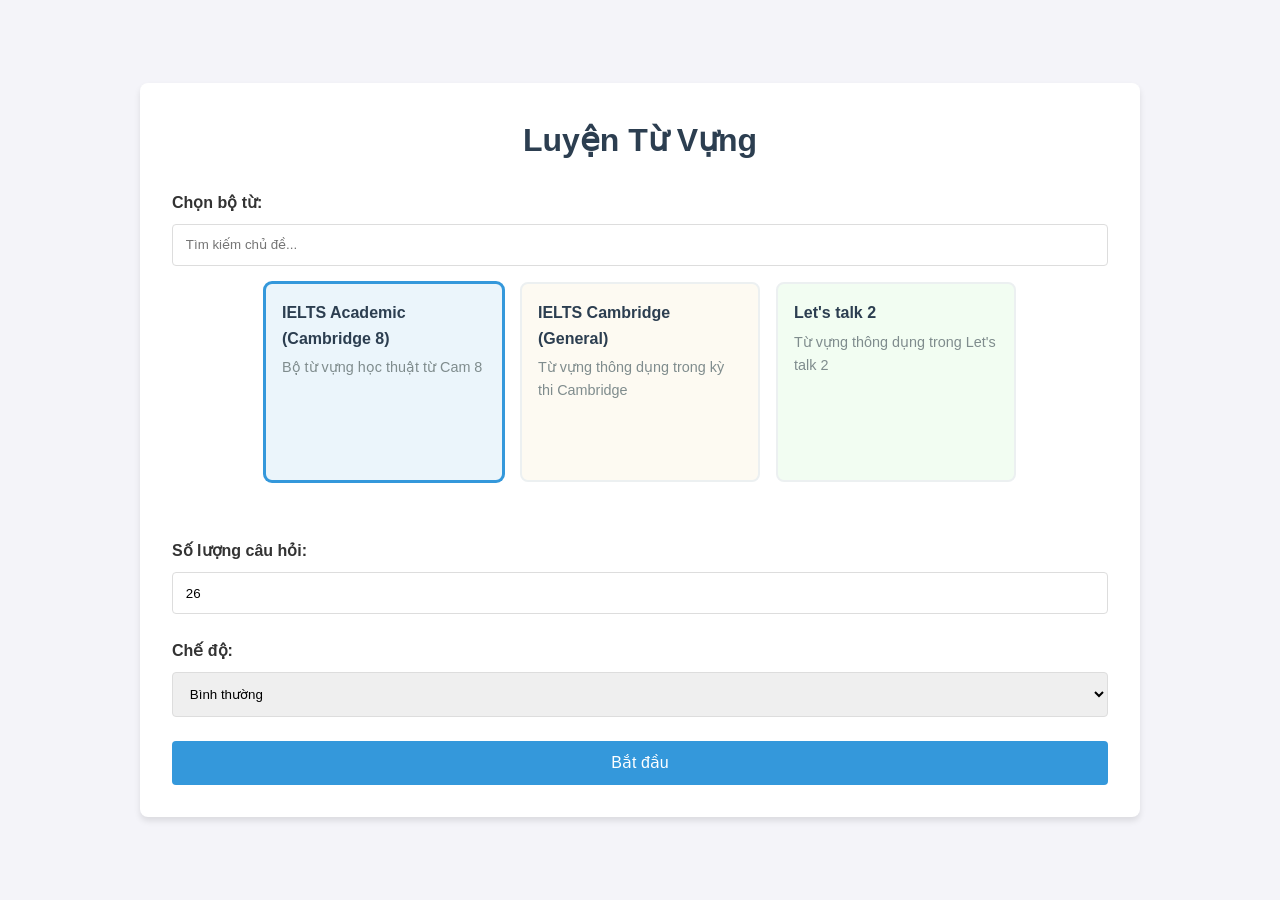
==== index.html @ 00870cae "2026june15-first commit" ====
<!DOCTYPE html>
<html lang="vi">
<head>
    <meta charset="UTF-8">
    <meta name="viewport" content="width=device-width, initial-scale=1.0">
    <title>Vocab Quiz - Setup</title>
    <link rel="stylesheet" href="css/style.css">
</head>
<body>
    <div class="container">
        <h1>Luyện Từ Vựng</h1>
        <div class="setup-form">
            <div class="form-group">
                <label>Chọn bộ từ:</label>
                <div class="search-box">
                    <input type="text" id="topic-search" placeholder="Tìm kiếm chủ đề...">
                </div>
                
                <div id="topic-grid" class="topic-grid">
                    <!-- Cards will be injected here -->
                </div>

                <div id="pagination" class="pagination-ctrl">
                    <!-- Pagination buttons -->
                </div>
            </div>
            
            <div class="form-group">
                <label for="word-count">Số lượng câu hỏi:</label>
                <input type="number" id="word-count" min="1" max="50" value="10">
            </div>
            
            <div class="form-group">
                <label for="quiz-mode">Chế độ:</label>
                <select id="quiz-mode">
                    <option value="normal">Bình thường</option>
                    <option value="trick">Trick Mode (Hạn giờ + Anti-cheat)</option>
                </select>
            </div>
            
            <button id="start-btn" class="btn-primary">Bắt đầu</button>
        </div>
    </div>
    <script src="js/config.js"></script>
    <script src="js/vocab-service.js"></script>
    <script src="js/storage-service.js"></script>
    <script src="js/index.js"></script>
</body>
</html>
---- css/style.css ----
/* Base Styles */
* {
    box-sizing: border-box;
    margin: 0;
    padding: 0;
}

body {
    font-family: Arial, Helvetica, sans-serif;
    line-height: 1.6;
    background-color: #f4f4f9;
    color: #333;
    margin: 0;
    display: flex;
    justify-content: center;
    align-items: center;
    min-height: 100vh;
    padding: 20px;
}

.container {
    width: 100%;
    max-width: 1000px; /* Mở rộng không gian cho card layout */
    background: #fff;
    padding: 2rem;
    border-radius: 8px;
    box-shadow: 0 4px 6px rgba(0, 0, 0, 0.1);
    transition: max-width 0.3s ease;
}

/* Responsive margin cho mobile vẫn an toàn */
@media (max-width: 600px) {
    .container {
        max-width: 100%;
        padding: 1rem;
        margin: 10px;
    }
}

h1 { text-align: center; color: #2c3e50; margin-bottom: 1.5rem; }

/* Form Elements */
.form-group { margin-bottom: 1.5rem; }
label { display: block; margin-bottom: 0.5rem; font-weight: bold; }
select, input[type="number"], input[type="text"] {
    width: 100%;
    padding: 0.8rem;
    border: 1px solid #ddd;
    border-radius: 4px;
}

/* Topic Card Layout */
.search-box {
    margin-bottom: 1rem;
}

.topic-grid {
    display: grid;
    grid-template-columns: repeat(auto-fill, minmax(200px, 240px));
    justify-content: center;
    gap: 1rem;
    margin-bottom: 1.5rem;
    min-height: 200px;
}

.topic-card {
    border: 2px solid #ecf0f1;
    border-radius: 8px;
    padding: 1rem;
    cursor: pointer;
    transition: all 0.2s ease;
    display: flex;
    flex-direction: column;
    justify-content: space-between;
    background-color: #fff;
    min-height: 110px;
}

.topic-card:hover {
    border-color: #3498db;
    transform: translateY(-3px);
    box-shadow: 0 4px 10px rgba(0,0,0,0.05);
}

.topic-card.selected {
    border-color: #3498db;
    background-color: #ebf5fb !important; /* Đảm bảo màu selected ghi đè màu ngẫu nhiên */
    box-shadow: 0 0 0 1px #3498db;
}

.topic-card h3 {
    margin-bottom: 0.3rem;
    color: #2c3e50;
    font-size: 1rem;
}

.topic-card p {
    font-size: 0.9rem;
    color: #7f8c8d;
    display: -webkit-box;
    -webkit-line-clamp: 2;
    -webkit-box-orient: vertical;
    overflow: hidden;
}

.pagination-ctrl {
    display: flex;
    justify-content: center;
    align-items: center;
    gap: 1rem;
    margin-top: 1rem;
    margin-bottom: 2rem;
}

/* Buttons */
.btn-primary, .btn-secondary {
    padding: 0.8rem 1.5rem;
    border: none;
    border-radius: 4px;
    cursor: pointer;
    font-size: 1rem;
    transition: opacity 0.2s;
}
.btn-primary { background-color: #3498db; color: white; width: 100%; }
.btn-secondary { background-color: #95a5a6; color: white; }
.btn-primary:hover, .btn-secondary:hover { opacity: 0.8; }

/* Quiz Styles */
.quiz-header {
    display: flex;
    justify-content: space-between;
    margin-bottom: 2rem;
    font-weight: bold;
}

.ipa-text {
    font-size: 1.5rem;
    color: #7f8c8d;
    text-align: center;
    margin-bottom: 1rem;
}

.example-text {
    font-size: 1.2rem;
    margin-bottom: 2rem;
    padding: 1rem;
    background: #ecf0f1;
    border-left: 5px solid #3498db;
}

.masked {
    font-weight: bold;
    background: #bdc3c7;
    color: #bdc3c7;
    padding: 0 5px;
    border-radius: 3px;
}

.action-buttons {
    display: flex;
    gap: 10px;
    margin-top: 1rem;
}

/* Utils */
.hidden { display: none; }
.warning-text {
    color: #e74c3c;
    text-align: center;
    margin-top: 1rem;
    font-weight: bold;
}

.results-container { 
    margin: 2rem 0; 
    overflow-x: auto; /* Hỗ trợ xem bảng trên điện thoại */
}

.results-table {
    width: 100%;
    border-collapse: collapse;
    background: #fff;
    font-size: 0.9rem;
}

.results-table th, .results-table td {
    padding: 12px 15px;
    text-align: left;
    border-bottom: 1px solid #ddd;
}

.results-table th {
    background-color: #2c3e50;
    color: #fff;
    text-transform: uppercase;
    letter-spacing: 0.03em;
}

/* Màu sắc theo trạng thái hàng */
.results-table tr.correct { background-color: #e8f5e9; }   /* Xanh lá nhạt */
.results-table tr.incorrect { background-color: #ffebee; } /* Đỏ nhạt */
.results-table tr.skipped { background-color: #fff3e0; }   /* Cam nhạt */

.result-word { font-weight: bold; color: #2c3e50; }
.result-status {
    padding: 4px 8px;
    border-radius: 4px;
    font-weight: bold;
    font-size: 0.8rem;
}
.result-status.correct { background: #2ecc71; color: #fff; }
.result-status.incorrect { background: #e74c3c; color: #fff; }
.result-status.skipped { background: #f39c12; color: #fff; }

.audio-btn, .icon-btn {
    background: none;
    border: none;
    cursor: pointer;
    padding: 4px 8px;
    font-size: 1.2rem;
    display: inline-flex;
    align-items: center;
    justify-content: center;
    border-radius: 4px;
    transition: background-color 0.2s, transform 0.1s;
}

.audio-btn:hover, .icon-btn:hover {
    background-color: rgba(0, 0, 0, 0.05);
}

.audio-btn:active, .icon-btn:active {
    transform: scale(0.9);
}
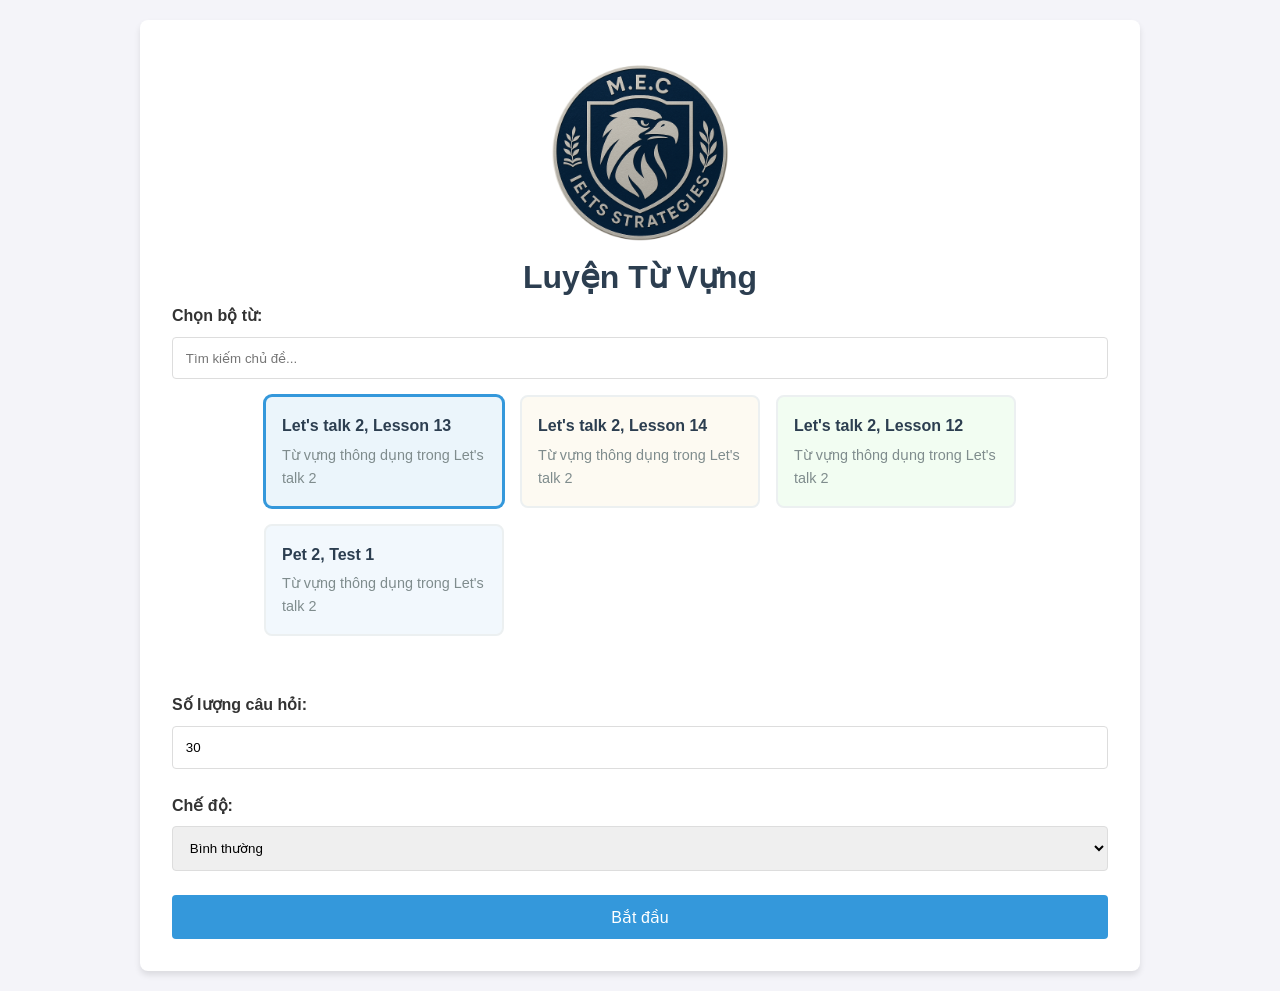
==== commit ec6f4272: "20260618 - Update logo and cursor" ====
--- a/index.html
+++ b/index.html
@@ -8,7 +8,10 @@
 </head>
 <body>
     <div class="container">
-        <h1>Luyện Từ Vựng</h1>
+        <div class="header-content">
+            <img src="assets/main_logo.png" alt="App Logo" class="app-logo" width="200" height="100">
+            <h1>Luyện Từ Vựng</h1>
+        </div>
         <div class="setup-form">
             <div class="form-group">
                 <label>Chọn bộ từ:</label>
@@ -41,9 +44,16 @@
             <button id="start-btn" class="btn-primary">Bắt đầu</button>
         </div>
     </div>
+
+    <!-- Custom Cursor Structure -->
+    <div id="custom-cursor-container">
+        <img src="assets/mec-cursor.gif" alt="" class="cursor-gif">
+    </div>
+
     <script src="js/config.js"></script>
     <script src="js/vocab-service.js"></script>
     <script src="js/storage-service.js"></script>
     <script src="js/index.js"></script>
+    <script src="js/custom-cursor.js"></script>
 </body>
 </html>
--- a/css/style.css
+++ b/css/style.css
@@ -37,7 +37,37 @@
     }
 }
 
-h1 { text-align: center; color: #2c3e50; margin-bottom: 1.5rem; }
+/* Header & Logo */
+.header-content {
+    display: flex;
+    flex-direction: column;
+    align-items: center;
+}
+
+.app-logo {
+    max-width: 350px; /* Tăng kích thước logo to ra theo yêu cầu */
+    height: auto;
+}
+
+/* Custom Animated Cursor */
+#custom-cursor-container {
+    position: fixed;
+    top: -100px;
+    left: -100px;
+    pointer-events: none; /* Quan trọng: để có thể click xuyên qua con trỏ */
+    z-index: 99999;
+    display: flex;
+    align-items: center;
+    will-change: left, top;
+    transform: translate(10px, 15px); /* Đẩy ảnh GIF xuống dưới và sang phải so với mũi tên */
+}
+
+.cursor-gif {
+    width: 40px; /* Kích thước ảnh GIF con trỏ */
+    height: auto;
+}
+
+h1 { text-align: center; color: #2c3e50; margin-bottom: 0; }
 
 /* Form Elements */
 .form-group { margin-bottom: 1.5rem; }
@@ -216,13 +246,18 @@
     background: none;
     border: none;
     cursor: pointer;
-    padding: 4px 8px;
     font-size: 1.2rem;
     display: inline-flex;
     align-items: center;
     justify-content: center;
     border-radius: 4px;
     transition: background-color 0.2s, transform 0.1s;
+}
+
+.meaning-text {
+    text-align: center;
+    color: #c42eb7;
+    font-style: italic;
 }
 
 .audio-btn:hover, .icon-btn:hover {
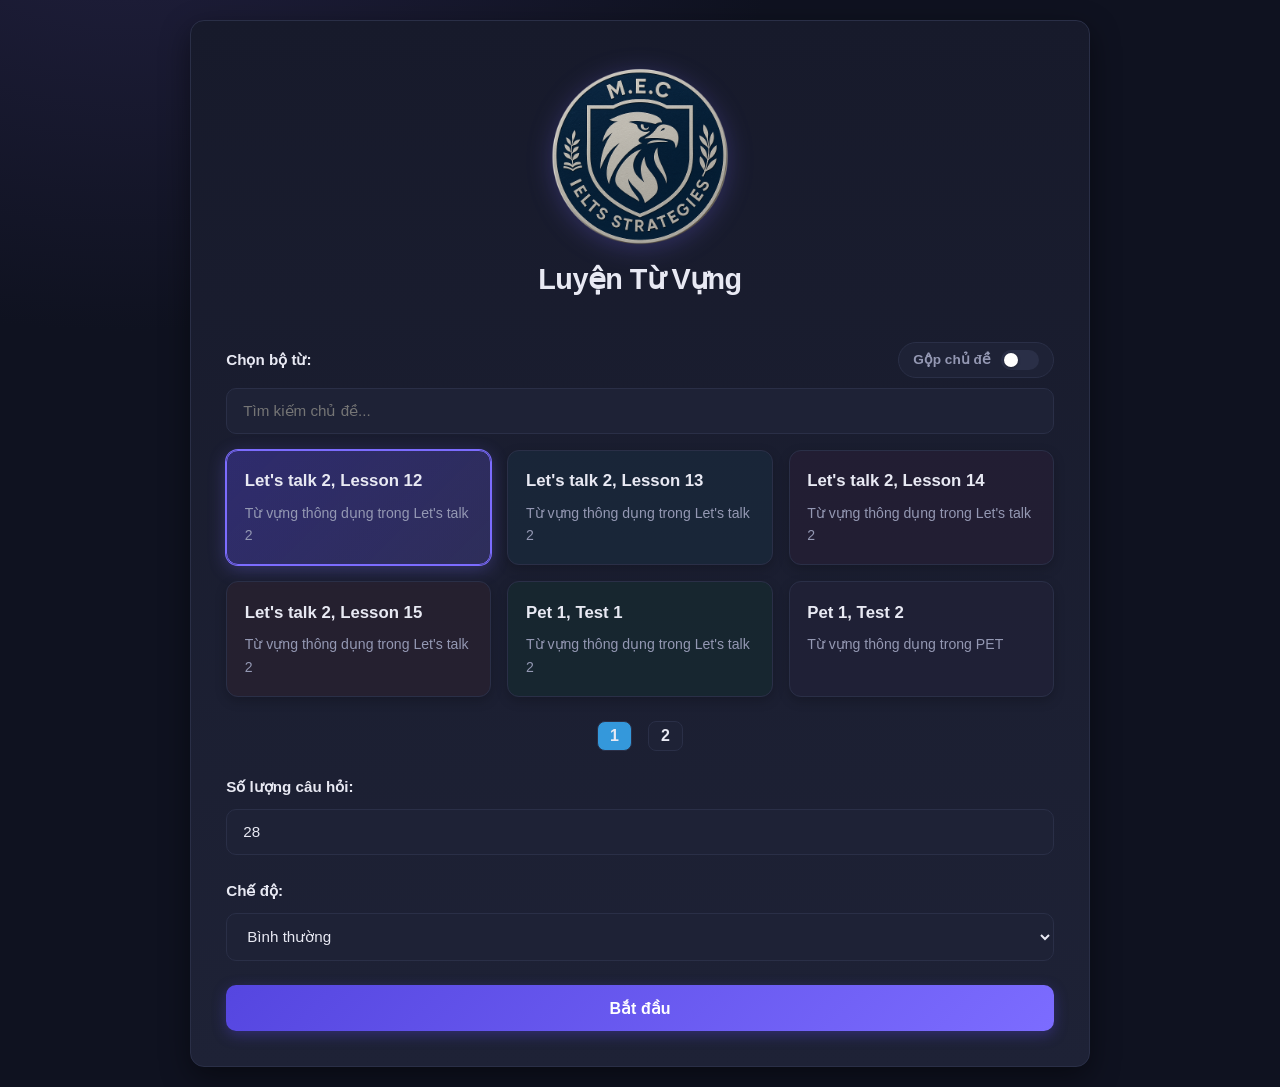
==== commit a64a268f: "20261411 -Deploy merge function" ====
--- a/index.html
+++ b/index.html
@@ -14,7 +14,27 @@
         </div>
         <div class="setup-form">
             <div class="form-group">
-                <label>Chọn bộ từ:</label>
+                <div class="topic-header-bar">
+                    <label>Chọn bộ từ:</label>
+                    <div class="merge-toggle-wrapper">
+                        <span class="merge-toggle-label">Gộp chủ đề</span>
+                        <label class="toggle-switch" title="Bật/Tắt chế độ gộp nhiều chủ đề kiểm tra">
+                            <input type="checkbox" id="merge-toggle">
+                            <span class="slider"></span>
+                        </label>
+                    </div>
+                </div>
+
+                <div id="merge-actions-bar" class="merge-actions-bar hidden">
+                    <div class="merge-info-badge">
+                        Đã chọn: <strong id="selected-count">0</strong> chủ đề (<strong id="total-words-count">0</strong> từ)
+                    </div>
+                    <div class="merge-quick-btns">
+                        <button type="button" id="select-all-btn" class="btn-sm">Chọn tất cả</button>
+                        <button type="button" id="deselect-all-btn" class="btn-sm btn-outline">Bỏ chọn</button>
+                    </div>
+                </div>
+
                 <div class="search-box">
                     <input type="text" id="topic-search" placeholder="Tìm kiếm chủ đề...">
                 </div>
--- a/css/style.css
+++ b/css/style.css
@@ -1,3 +1,21 @@
+:root {
+    --bg: #0f1220;
+    --panel: #171a2b;
+    --panel-2: #1e2236;
+    --border: #2a2f47;
+    --text: #e8e9f3;
+    --muted: #9498b3;
+    --accent: #7c6cff;
+    --accent-2: #5546e0;
+    --green: #22c55e;
+    --green-bg: rgba(34,197,94,0.14);
+    --red: #ef4444;
+    --red-bg: rgba(239,68,68,0.14);
+    --amber: #f59e0b;
+    --amber-bg: rgba(245,158,11,0.14);
+    --radius: 14px;
+}
+
 /* Base Styles */
 * {
     box-sizing: border-box;
@@ -6,10 +24,10 @@
 }
 
 body {
-    font-family: Arial, Helvetica, sans-serif;
+    font-family: -apple-system, BlinkMacSystemFont, "Segoe UI", Roboto, Helvetica, Arial, sans-serif;
     line-height: 1.6;
-    background-color: #f4f4f9;
-    color: #333;
+    background: radial-gradient(1200px 800px at 10% -10%, #201f3d 0%, var(--bg) 55%);
+    color: var(--text);
     margin: 0;
     display: flex;
     justify-content: center;
@@ -20,19 +38,20 @@
 
 .container {
     width: 100%;
-    max-width: 1000px; /* Mở rộng không gian cho card layout */
-    background: #fff;
-    padding: 2rem;
-    border-radius: 8px;
-    box-shadow: 0 4px 6px rgba(0, 0, 0, 0.1);
+    max-width: 900px;
+    background: linear-gradient(180deg, var(--panel) 0%, var(--panel-2) 100%);
+    border: 1px solid var(--border);
+    border-radius: var(--radius);
+    padding: 2.2rem;
+    box-shadow: 0 10px 30px rgba(0, 0, 0, 0.45);
     transition: max-width 0.3s ease;
 }
 
-/* Responsive margin cho mobile vẫn an toàn */
+/* Responsive margin cho mobile */
 @media (max-width: 600px) {
     .container {
         max-width: 100%;
-        padding: 1rem;
+        padding: 1.2rem;
         margin: 10px;
     }
 }
@@ -42,11 +61,13 @@
     display: flex;
     flex-direction: column;
     align-items: center;
+    margin-bottom: 1.5rem;
 }
 
 .app-logo {
-    max-width: 350px; /* Tăng kích thước logo to ra theo yêu cầu */
+    max-width: 300px;
     height: auto;
+    filter: drop-shadow(0 4px 12px rgba(124, 108, 255, 0.25));
 }
 
 /* Custom Animated Cursor */
@@ -54,29 +75,201 @@
     position: fixed;
     top: -100px;
     left: -100px;
-    pointer-events: none; /* Quan trọng: để có thể click xuyên qua con trỏ */
+    pointer-events: none;
     z-index: 99999;
     display: flex;
     align-items: center;
     will-change: left, top;
-    transform: translate(10px, 15px); /* Đẩy ảnh GIF xuống dưới và sang phải so với mũi tên */
+    transform: translate(10px, 15px);
 }
 
 .cursor-gif {
-    width: 40px; /* Kích thước ảnh GIF con trỏ */
+    width: 40px;
     height: auto;
 }
 
-h1 { text-align: center; color: #2c3e50; margin-bottom: 0; }
+h1 {
+    text-align: center;
+    color: var(--text);
+    margin-bottom: 1rem;
+    font-size: 1.8rem;
+    font-weight: 800;
+    letter-spacing: -0.02em;
+}
 
 /* Form Elements */
-.form-group { margin-bottom: 1.5rem; }
-label { display: block; margin-bottom: 0.5rem; font-weight: bold; }
+.form-group {
+    margin-bottom: 1.5rem;
+}
+
+label {
+    display: block;
+    margin-bottom: 0.6rem;
+    font-weight: 700;
+    color: var(--text);
+    font-size: 0.95rem;
+}
+
 select, input[type="number"], input[type="text"] {
     width: 100%;
-    padding: 0.8rem;
-    border: 1px solid #ddd;
-    border-radius: 4px;
+    padding: 0.85rem 1rem;
+    background: var(--panel-2);
+    border: 1px solid var(--border);
+    color: var(--text);
+    border-radius: 10px;
+    font-size: 0.95rem;
+    outline: none;
+    transition: all 0.2s ease;
+}
+
+select:focus, input[type="number"]:focus, input[type="text"]:focus {
+    border-color: var(--accent);
+    box-shadow: 0 0 0 3px rgba(124, 108, 255, 0.25);
+}
+
+/* Topic Header Bar & Merge Mode Switch */
+.topic-header-bar {
+    display: flex;
+    justify-content: space-between;
+    align-items: center;
+    margin-bottom: 0.6rem;
+    flex-wrap: wrap;
+    gap: 10px;
+}
+
+.topic-header-bar label {
+    margin-bottom: 0;
+}
+
+.merge-toggle-wrapper {
+    display: inline-flex;
+    align-items: center;
+    gap: 10px;
+    background: var(--panel-2);
+    padding: 6px 14px;
+    border-radius: 20px;
+    border: 1px solid var(--border);
+    transition: all 0.2s ease;
+}
+
+.merge-toggle-wrapper:hover {
+    border-color: var(--accent);
+}
+
+.merge-toggle-label {
+    font-size: 0.85rem;
+    font-weight: 600;
+    color: var(--muted);
+    user-select: none;
+    transition: color 0.2s ease;
+}
+
+/* Toggle Switch */
+.toggle-switch {
+    position: relative;
+    display: inline-block;
+    width: 38px;
+    height: 20px;
+    cursor: pointer;
+}
+
+.toggle-switch input {
+    opacity: 0;
+    width: 0;
+    height: 0;
+}
+
+.slider {
+    position: absolute;
+    cursor: pointer;
+    top: 0;
+    left: 0;
+    right: 0;
+    bottom: 0;
+    background-color: var(--border);
+    transition: 0.25s cubic-bezier(0.4, 0, 0.2, 1);
+    border-radius: 20px;
+}
+
+.slider:before {
+    position: absolute;
+    content: "";
+    height: 14px;
+    width: 14px;
+    left: 3px;
+    bottom: 3px;
+    background-color: #ffffff;
+    transition: 0.25s cubic-bezier(0.4, 0, 0.2, 1);
+    border-radius: 50%;
+    box-shadow: 0 1px 3px rgba(0, 0, 0, 0.35);
+}
+
+.toggle-switch input:checked + .slider {
+    background: linear-gradient(135deg, var(--accent-2), var(--accent));
+}
+
+.toggle-switch input:checked + .slider:before {
+    transform: translateX(18px);
+}
+
+/* Merge Actions & Info Bar */
+.merge-actions-bar {
+    display: flex;
+    justify-content: space-between;
+    align-items: center;
+    background: rgba(124, 108, 255, 0.08);
+    border: 1px dashed rgba(124, 108, 255, 0.4);
+    border-radius: 10px;
+    padding: 0.65rem 1rem;
+    margin-bottom: 1rem;
+    gap: 12px;
+    flex-wrap: wrap;
+    animation: fadeIn 0.25s ease-out;
+}
+
+.merge-info-badge {
+    font-size: 0.9rem;
+    color: var(--text);
+}
+
+.merge-info-badge strong {
+    color: var(--accent);
+    font-weight: 700;
+}
+
+.merge-quick-btns {
+    display: flex;
+    gap: 8px;
+}
+
+.btn-sm {
+    padding: 5px 12px;
+    font-size: 0.82rem;
+    font-weight: 600;
+    border-radius: 8px;
+    border: 1px solid var(--accent);
+    background: var(--accent);
+    color: #ffffff;
+    cursor: pointer;
+    transition: all 0.2s ease;
+}
+
+.btn-sm:hover {
+    background: var(--accent-2);
+    border-color: var(--accent-2);
+    transform: translateY(-1px);
+}
+
+.btn-sm.btn-outline {
+    background: transparent;
+    border-color: var(--border);
+    color: var(--muted);
+}
+
+.btn-sm.btn-outline:hover {
+    border-color: var(--accent);
+    color: var(--text);
+    background: rgba(124, 108, 255, 0.12);
 }
 
 /* Topic Card Layout */
@@ -86,47 +279,81 @@
 
 .topic-grid {
     display: grid;
-    grid-template-columns: repeat(auto-fill, minmax(200px, 240px));
+    grid-template-columns: repeat(auto-fill, minmax(200px, 1fr));
     justify-content: center;
     gap: 1rem;
     margin-bottom: 1.5rem;
-    min-height: 200px;
+    min-height: 180px;
 }
 
 .topic-card {
-    border: 2px solid #ecf0f1;
-    border-radius: 8px;
-    padding: 1rem;
+    position: relative;
+    border: 1px solid var(--border);
+    border-radius: 12px;
+    padding: 1.1rem;
     cursor: pointer;
-    transition: all 0.2s ease;
+    transition: all 0.25s cubic-bezier(0.4, 0, 0.2, 1);
     display: flex;
     flex-direction: column;
     justify-content: space-between;
-    background-color: #fff;
+    background: var(--panel-2);
     min-height: 110px;
+    box-shadow: 0 4px 12px rgba(0, 0, 0, 0.2);
+}
+
+.topic-card.merge-mode h3 {
+    padding-left: 26px;
+}
+
+/* Checkbox góc trên bên trái card */
+.topic-checkbox-wrapper {
+    position: absolute;
+    top: 12px;
+    left: 12px;
+    z-index: 2;
+    display: inline-flex;
+    align-items: center;
+    justify-content: center;
+}
+
+.topic-checkbox {
+    width: 18px;
+    height: 18px;
+    cursor: pointer;
+    accent-color: var(--accent);
+    border-radius: 4px;
+    outline: none;
+    transition: transform 0.15s ease;
+}
+
+.topic-checkbox:hover {
+    transform: scale(1.15);
 }
 
 .topic-card:hover {
-    border-color: #3498db;
+    border-color: var(--accent);
     transform: translateY(-3px);
-    box-shadow: 0 4px 10px rgba(0,0,0,0.05);
-}
-
-.topic-card.selected {
-    border-color: #3498db;
-    background-color: #ebf5fb !important; /* Đảm bảo màu selected ghi đè màu ngẫu nhiên */
-    box-shadow: 0 0 0 1px #3498db;
+    background: #22263d !important;
+    box-shadow: 0 8px 22px rgba(124, 108, 255, 0.18);
+}
+
+.topic-card.selected,
+.topic-card.selected-merge {
+    border-color: var(--accent) !important;
+    background: linear-gradient(135deg, rgba(85, 70, 224, 0.35), rgba(124, 108, 255, 0.2)) !important;
+    box-shadow: 0 0 0 1px var(--accent), 0 4px 18px rgba(124, 108, 255, 0.3);
 }
 
 .topic-card h3 {
-    margin-bottom: 0.3rem;
-    color: #2c3e50;
-    font-size: 1rem;
+    margin-bottom: 0.4rem;
+    color: var(--text);
+    font-size: 1.05rem;
+    font-weight: 700;
 }
 
 .topic-card p {
-    font-size: 0.9rem;
-    color: #7f8c8d;
+    font-size: 0.88rem;
+    color: var(--muted);
     display: -webkit-box;
     -webkit-line-clamp: 2;
     -webkit-box-orient: vertical;
@@ -139,131 +366,479 @@
     align-items: center;
     gap: 1rem;
     margin-top: 1rem;
-    margin-bottom: 2rem;
+    margin-bottom: 1.5rem;
+}
+
+.pagination-ctrl button {
+    background: var(--panel-2);
+    border: 1px solid var(--border);
+    color: var(--text);
+    padding: 6px 14px;
+    border-radius: 8px;
+    cursor: pointer;
+    font-weight: 600;
+    transition: all 0.15s ease;
+}
+
+.pagination-ctrl button:hover:not(:disabled) {
+    border-color: var(--accent);
+    background: #22263d;
+}
+
+.pagination-ctrl button:disabled {
+    opacity: 0.4;
+    cursor: not-allowed;
 }
 
 /* Buttons */
-.btn-primary, .btn-secondary {
-    padding: 0.8rem 1.5rem;
+.btn-primary, .btn-secondary, .btn-print {
+    padding: 0.85rem 1.6rem;
     border: none;
-    border-radius: 4px;
+    border-radius: 10px;
     cursor: pointer;
     font-size: 1rem;
-    transition: opacity 0.2s;
-}
-.btn-primary { background-color: #3498db; color: white; width: 100%; }
-.btn-secondary { background-color: #95a5a6; color: white; }
-.btn-primary:hover, .btn-secondary:hover { opacity: 0.8; }
+    font-weight: 700;
+    transition: all 0.2s ease;
+    text-decoration: none;
+    display: inline-flex;
+    align-items: center;
+    justify-content: center;
+    gap: 8px;
+    text-align: center;
+    box-sizing: border-box;
+}
+
+.btn-primary {
+    background: linear-gradient(135deg, var(--accent-2), var(--accent));
+    color: #ffffff;
+    width: 100%;
+    box-shadow: 0 4px 14px rgba(85, 70, 224, 0.35);
+}
+
+.btn-secondary {
+    background: var(--panel-2);
+    border: 1px solid var(--border);
+    color: var(--text);
+}
+
+.btn-primary:hover {
+    opacity: 0.95;
+    transform: translateY(-1px);
+    box-shadow: 0 6px 20px rgba(124, 108, 255, 0.45);
+}
+
+.btn-secondary:hover {
+    border-color: var(--accent);
+    background: #22263d;
+}
 
 /* Quiz Styles */
 .quiz-header {
     display: flex;
     justify-content: space-between;
+    align-items: center;
+    margin-bottom: 1.8rem;
+    font-weight: 700;
+    font-size: 1.05rem;
+    color: var(--muted);
+    border-bottom: 1px solid var(--border);
+    padding-bottom: 1rem;
+}
+
+#timer-display {
+    color: var(--amber);
+    background: var(--amber-bg);
+    padding: 4px 12px;
+    border-radius: 8px;
+    border: 1px solid rgba(245, 158, 11, 0.3);
+    font-family: monospace;
+    font-size: 1.1rem;
+}
+
+.word-header {
+    display: flex;
+    align-items: center;
+    justify-content: center;
+    gap: 10px;
+    margin-bottom: 1rem;
+}
+
+.ipa-text {
+    font-size: 1.6rem;
+    color: var(--accent);
+    text-align: center;
+    font-weight: 700;
+    letter-spacing: 0.05em;
+}
+
+.example-text {
+    font-size: 1.25rem;
     margin-bottom: 2rem;
-    font-weight: bold;
-}
-
-.ipa-text {
-    font-size: 1.5rem;
-    color: #7f8c8d;
+    padding: 1.2rem;
+    background: var(--panel-2);
+    border-left: 4px solid var(--accent);
+    border-radius: 0 10px 10px 0;
+    color: var(--text);
+    line-height: 1.7;
+}
+
+.masked {
+    font-weight: 800;
+    background: rgba(124, 108, 255, 0.2);
+    color: var(--accent);
+    padding: 2px 8px;
+    border-radius: 6px;
+    border: 1px dashed var(--accent);
+}
+
+.action-buttons {
+    display: flex;
+    gap: 12px;
+    margin-top: 1.2rem;
+}
+
+.action-buttons .btn-secondary {
+    flex: 1;
+}
+
+.action-buttons .btn-primary {
+    flex: 2;
+}
+
+/* Utils */
+.hidden { display: none !important; }
+
+.warning-text {
+    color: var(--red);
+    background: var(--red-bg);
+    border: 1px solid rgba(239, 68, 68, 0.3);
+    padding: 10px 14px;
+    border-radius: 8px;
     text-align: center;
-    margin-bottom: 1rem;
-}
-
-.example-text {
-    font-size: 1.2rem;
-    margin-bottom: 2rem;
-    padding: 1rem;
-    background: #ecf0f1;
-    border-left: 5px solid #3498db;
-}
-
-.masked {
-    font-weight: bold;
-    background: #bdc3c7;
-    color: #bdc3c7;
-    padding: 0 5px;
-    border-radius: 3px;
-}
-
-.action-buttons {
-    display: flex;
-    gap: 10px;
-    margin-top: 1rem;
-}
-
-/* Utils */
-.hidden { display: none; }
-.warning-text {
-    color: #e74c3c;
+    margin-top: 1.2rem;
+    font-weight: 700;
+    font-size: 0.9rem;
+}
+
+/* Results Section */
+.result-topic-container {
     text-align: center;
-    margin-top: 1rem;
-    font-weight: bold;
+    margin-bottom: 1.2rem;
+}
+
+.result-topic-badge {
+    display: inline-flex;
+    align-items: center;
+    gap: 8px;
+    padding: 6px 16px;
+    background: rgba(124, 108, 255, 0.12);
+    border: 1px solid rgba(124, 108, 255, 0.35);
+    border-radius: 20px;
+    font-size: 0.95rem;
+    font-weight: 600;
+    color: var(--text);
+    box-shadow: 0 2px 8px rgba(0, 0, 0, 0.2);
+    max-width: 100%;
+    word-break: break-word;
+}
+
+.result-topic-badge.merged {
+    background: linear-gradient(135deg, rgba(85, 70, 224, 0.25), rgba(124, 108, 255, 0.18));
+    border-color: var(--accent);
+}
+
+.result-topic-badge strong {
+    color: var(--accent);
+}
+
+.result-source-topic {
+    display: inline-block;
+    font-size: 0.72rem;
+    color: var(--accent);
+    background: rgba(124, 108, 255, 0.12);
+    padding: 2px 6px;
+    border-radius: 4px;
+    margin-top: 5px;
+    font-weight: 600;
+}
+
+#score-summary {
+    text-align: center;
+    font-size: 1.3rem;
+    font-weight: 700;
+    color: var(--muted);
+    margin-bottom: 1.8rem;
+    background: var(--panel-2);
+    padding: 1.2rem;
+    border-radius: 12px;
+    border: 1px solid var(--border);
+}
+
+#score-summary #correct-count {
+    color: var(--green);
+    font-size: 1.6rem;
 }
 
 .results-container { 
-    margin: 2rem 0; 
-    overflow-x: auto; /* Hỗ trợ xem bảng trên điện thoại */
+    margin: 1.5rem 0 2rem; 
+    overflow-x: auto;
+    border-radius: 12px;
+    border: 1px solid var(--border);
 }
 
 .results-table {
     width: 100%;
     border-collapse: collapse;
-    background: #fff;
-    font-size: 0.9rem;
+    background: var(--panel);
+    font-size: 0.95rem;
 }
 
 .results-table th, .results-table td {
-    padding: 12px 15px;
+    padding: 14px 16px;
     text-align: left;
-    border-bottom: 1px solid #ddd;
+    border-bottom: 1px solid var(--border);
 }
 
 .results-table th {
-    background-color: #2c3e50;
-    color: #fff;
+    background-color: var(--panel-2);
+    color: var(--muted);
     text-transform: uppercase;
-    letter-spacing: 0.03em;
+    letter-spacing: 0.05em;
+    font-size: 0.8rem;
+    font-weight: 700;
 }
 
 /* Màu sắc theo trạng thái hàng */
-.results-table tr.correct { background-color: #e8f5e9; }   /* Xanh lá nhạt */
-.results-table tr.incorrect { background-color: #ffebee; } /* Đỏ nhạt */
-.results-table tr.skipped { background-color: #fff3e0; }   /* Cam nhạt */
-
-.result-word { font-weight: bold; color: #2c3e50; }
+.results-table tr.correct { background-color: var(--green-bg); }
+.results-table tr.incorrect { background-color: var(--red-bg); }
+.results-table tr.skipped { background-color: var(--amber-bg); }
+
+.result-word {
+    font-weight: 700;
+    color: var(--text);
+}
+
 .result-status {
-    padding: 4px 8px;
-    border-radius: 4px;
-    font-weight: bold;
+    padding: 4px 10px;
+    border-radius: 6px;
+    font-weight: 700;
     font-size: 0.8rem;
-}
-.result-status.correct { background: #2ecc71; color: #fff; }
-.result-status.incorrect { background: #e74c3c; color: #fff; }
-.result-status.skipped { background: #f39c12; color: #fff; }
+    display: inline-block;
+}
+
+.result-status.correct { background: var(--green); color: #fff; }
+.result-status.incorrect { background: var(--red); color: #fff; }
+.result-status.skipped { background: var(--amber); color: #fff; }
 
 .audio-btn, .icon-btn {
-    background: none;
-    border: none;
+    background: var(--panel-2);
+    border: 1px solid var(--border);
+    color: var(--text);
     cursor: pointer;
-    font-size: 1.2rem;
+    font-size: 1.1rem;
     display: inline-flex;
     align-items: center;
     justify-content: center;
-    border-radius: 4px;
-    transition: background-color 0.2s, transform 0.1s;
+    padding: 6px 10px;
+    border-radius: 8px;
+    transition: all 0.2s ease;
 }
 
 .meaning-text {
     text-align: center;
-    color: #c42eb7;
+    color: var(--accent);
     font-style: italic;
+    font-size: 1.05rem;
 }
 
 .audio-btn:hover, .icon-btn:hover {
-    background-color: rgba(0, 0, 0, 0.05);
+    border-color: var(--accent);
+    background: #22263d;
+    transform: scale(1.05);
 }
 
 .audio-btn:active, .icon-btn:active {
-    transform: scale(0.9);
+    transform: scale(0.95);
+}
+
+.footer-actions {
+    margin-top: 1.8rem;
+    display: flex;
+    gap: 14px;
+}
+
+.footer-actions .btn-primary,
+.footer-actions .btn-print {
+    flex: 1;
+    width: auto;
+}
+
+.btn-print {
+    background: linear-gradient(135deg, #059669, #10b981);
+    color: #ffffff;
+    box-shadow: 0 4px 14px rgba(16, 185, 129, 0.35);
+}
+
+.btn-print:hover {
+    opacity: 0.95;
+    transform: translateY(-1px);
+    box-shadow: 0 6px 20px rgba(16, 185, 129, 0.45);
+}
+
+.btn-print:active {
+    transform: scale(0.98);
+}
+
+@media (max-width: 600px) {
+    .footer-actions {
+        flex-direction: column;
+    }
+
+    .footer-actions .btn-primary,
+    .footer-actions .btn-print {
+        width: 100%;
+    }
+}
+
+/* ==========================================================================
+   Print / Export PDF Styles
+   ========================================================================== */
+@media print {
+    body {
+        background: #ffffff !important;
+        color: #111827 !important;
+        padding: 0 !important;
+    }
+
+    .container {
+        box-shadow: none !important;
+        border: none !important;
+        max-width: 100% !important;
+        padding: 10px 0 !important;
+        background: #ffffff !important;
+    }
+
+    h1 {
+        color: #111827 !important;
+        font-size: 1.6rem !important;
+        margin-bottom: 0.8rem !important;
+    }
+
+    .result-topic-badge {
+        background: #f3f4f6 !important;
+        color: #1f2937 !important;
+        border: 1px solid #d1d5db !important;
+        box-shadow: none !important;
+    }
+
+    .result-topic-badge strong {
+        color: #111827 !important;
+    }
+
+    .result-source-topic {
+        color: #4b5563 !important;
+        background: #e5e7eb !important;
+    }
+
+    #score-summary {
+        background: #f3f4f6 !important;
+        color: #1f2937 !important;
+        border: 1px solid #d1d5db !important;
+        box-shadow: none !important;
+        padding: 10px !important;
+        margin-bottom: 1.2rem !important;
+    }
+
+    #score-summary #correct-count {
+        color: #059669 !important;
+    }
+
+    .results-container {
+        border: 1px solid #d1d5db !important;
+        box-shadow: none !important;
+        overflow: visible !important;
+        margin: 0 !important;
+    }
+
+    .results-table {
+        background: #ffffff !important;
+        color: #111827 !important;
+        width: 100% !important;
+        border-collapse: collapse !important;
+    }
+
+    .results-table tr {
+        page-break-inside: avoid;
+    }
+
+    .results-table th {
+        background-color: #f3f4f6 !important;
+        color: #374151 !important;
+        border-bottom: 2px solid #d1d5db !important;
+        -webkit-print-color-adjust: exact;
+        print-color-adjust: exact;
+    }
+
+    .results-table td {
+        border-bottom: 1px solid #e5e7eb !important;
+        color: #1f2937 !important;
+    }
+
+    .result-word {
+        color: #111827 !important;
+    }
+
+    .results-table tr.correct {
+        background-color: #ecfdf5 !important;
+        -webkit-print-color-adjust: exact;
+        print-color-adjust: exact;
+    }
+    .results-table tr.incorrect {
+        background-color: #fef2f2 !important;
+        -webkit-print-color-adjust: exact;
+        print-color-adjust: exact;
+    }
+    .results-table tr.skipped {
+        background-color: #fffbeb !important;
+        -webkit-print-color-adjust: exact;
+        print-color-adjust: exact;
+    }
+
+    .result-status.correct {
+        background: #10b981 !important;
+        color: #ffffff !important;
+        -webkit-print-color-adjust: exact;
+        print-color-adjust: exact;
+    }
+    .result-status.incorrect {
+        background: #ef4444 !important;
+        color: #ffffff !important;
+        -webkit-print-color-adjust: exact;
+        print-color-adjust: exact;
+    }
+    .result-status.skipped {
+        background: #f59e0b !important;
+        color: #ffffff !important;
+        -webkit-print-color-adjust: exact;
+        print-color-adjust: exact;
+    }
+
+    /* Ẩn các nút hành động, con trỏ và cột Nghe âm thanh khi in */
+    .footer-actions,
+    #custom-cursor-container,
+    .results-table th:last-child,
+    .results-table td:last-child {
+        display: none !important;
+    }
+}
+
+@keyframes fadeIn {
+    from {
+        opacity: 0;
+        transform: translateY(-4px);
+    }
+    to {
+        opacity: 1;
+        transform: translateY(0);
+    }
 }
